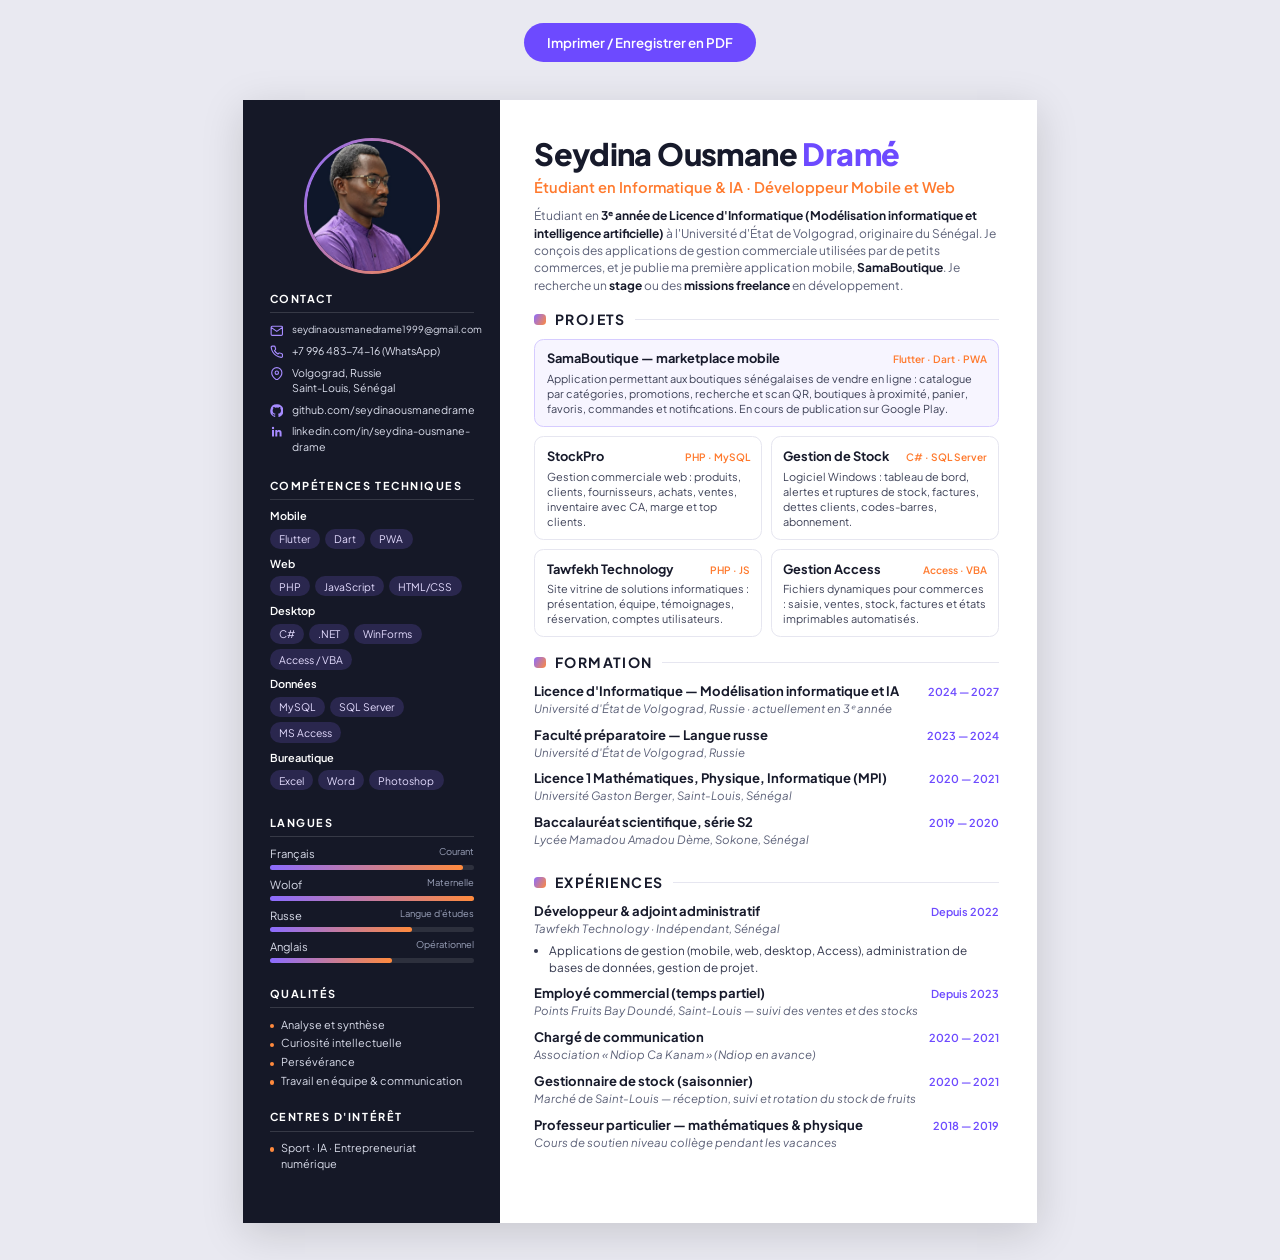
==== cv.html @ e9963261 "Portfolio de Seydina Ousmane Dramé Co-Authored-By: Claude Opus 5.5 <noreply@anthropic.com>" ====
<!DOCTYPE html>
<html lang="fr">
<head>
  <meta charset="UTF-8" />
  <meta name="viewport" content="width=device-width, initial-scale=1.0" />
  <title>CV — Seydina Ousmane Dramé</title>
  <link rel="preconnect" href="https://fonts.googleapis.com" />
  <link rel="preconnect" href="https://fonts.gstatic.com" crossorigin />
  <link href="https://fonts.googleapis.com/css2?family=Plus+Jakarta+Sans:wght@400;500;600;700;800&display=swap" rel="stylesheet" />
  <style>
    @page { size: A4; margin: 0; }
    * { margin: 0; padding: 0; box-sizing: border-box; }
    :root { --ink: #171a2b; --muted: #5c6178; --line: #e6e6f0; --accent: #6d4aff; --accent-2: #ff7a2e; --side: #151827; }
    html, body { background: #e9e9f1; }
    body { font-family: 'Plus Jakarta Sans', Segoe UI, sans-serif; color: var(--ink); font-size: 9.6pt; line-height: 1.45; -webkit-print-color-adjust: exact; print-color-adjust: exact; }
    .page { width: 210mm; height: 297mm; margin: 10mm auto; background: #fff; display: grid; grid-template-columns: 68mm 1fr; overflow: hidden; box-shadow: 0 10px 40px rgba(0,0,0,.15); }
    @media print { html, body { background: #fff; } .page { margin: 0; box-shadow: none; } }

    /* Colonne latérale */
    aside { background: var(--side); color: #d9dcea; padding: 10mm 7mm 8mm; display: flex; flex-direction: column; gap: 4.6mm; }
    .photo { width: 36mm; height: 36mm; border-radius: 50%; margin: 0 auto; overflow: hidden; border: 3px solid transparent;
      background: linear-gradient(#151827,#151827) padding-box, linear-gradient(120deg,#8b6cff,#ff8a3d) border-box; }
    .photo img { width: 100%; height: 100%; object-fit: cover; display: block; }
    aside h3 { font-size: 8.2pt; letter-spacing: .14em; text-transform: uppercase; color: #fff; margin-bottom: 2.2mm; padding-bottom: 1.4mm; border-bottom: 1px solid rgba(255,255,255,.14); }
    .contact li { list-style: none; display: flex; gap: 2.4mm; align-items: flex-start; margin-bottom: 1.6mm; font-size: 8pt; }
    .contact svg { width: 3.6mm; height: 3.6mm; flex-shrink: 0; margin-top: .5mm; color: #a68bff; }
    .contact a { color: inherit; text-decoration: none; }
    .chips { display: flex; flex-wrap: wrap; gap: 1.4mm; }
    .chips span { padding: .7mm 2.4mm; border-radius: 99px; background: rgba(139,108,255,.18); color: #e4dcff; font-size: 7.8pt; }
    .skill-group { margin-bottom: 1.8mm; }
    .skill-group b { display: block; color: #fff; font-size: 8.2pt; margin-bottom: 1.2mm; font-weight: 600; }
    .lang { margin-bottom: 1.6mm; font-size: 8.4pt; }
    .lang div { display: flex; justify-content: space-between; }
    .lang small { color: #9aa1b9; }
    .lang .bar { height: 1.3mm; background: rgba(255,255,255,.1); border-radius: 2mm; margin-top: 1mm; }
    .lang .bar i { display: block; height: 100%; border-radius: inherit; background: linear-gradient(90deg,#8b6cff,#ff8a3d); }
    .plain li { list-style: none; font-size: 8.2pt; margin-bottom: .8mm; padding-left: 3mm; position: relative; }
    .plain li::before { content: ''; position: absolute; left: 0; top: 1.9mm; width: 1.2mm; height: 1.2mm; border-radius: 50%; background: #ff8a3d; }

    /* Colonne principale */
    main { padding: 10mm 10mm 8mm 9mm; display: flex; flex-direction: column; gap: 4mm; }
    header h1 { font-size: 23pt; line-height: 1.05; letter-spacing: -.02em; font-weight: 800; }
    header h1 span { color: var(--accent); }
    header .role { font-size: 11pt; font-weight: 600; color: var(--accent-2); margin-top: 1.8mm; }
    .summary { color: var(--muted); font-size: 9pt; margin-top: 2.4mm; }
    .summary strong { color: var(--ink); }
    h2 { font-size: 10.5pt; letter-spacing: .1em; text-transform: uppercase; color: var(--ink); display: flex; align-items: center; gap: 2.5mm; margin-bottom: 2.4mm; }
    h2::after { content: ''; flex: 1; height: 1px; background: var(--line); }
    h2::before { content: ''; width: 3mm; height: 3mm; border-radius: 1mm; background: linear-gradient(120deg,#8b6cff,#ff8a3d); }
    .item { margin-bottom: 2.2mm; }
    .item-head { display: flex; justify-content: space-between; gap: 3mm; align-items: baseline; }
    .item h4 { font-size: 9.8pt; }
    .date { font-size: 8.2pt; color: var(--accent); font-weight: 600; white-space: nowrap; }
    .place { font-size: 8.6pt; color: var(--muted); font-style: italic; }
    .item ul { margin: 1.2mm 0 0 4mm; color: #33374d; }
    .item ul li { margin-bottom: .6mm; font-size: 8.8pt; }
    .tech { font-size: 7.8pt; color: var(--accent); font-weight: 600; margin-top: .8mm; }
    .projects { display: grid; grid-template-columns: 1fr 1fr; gap: 2.4mm; }
    .proj { border: 1px solid var(--line); border-radius: 2.5mm; padding: 2.6mm 3mm; }
    .proj.featured { grid-column: 1 / -1; border-color: #d6ccff; background: #f7f5ff; }
    .proj h4 { font-size: 9.6pt; display: flex; justify-content: space-between; align-items: baseline; gap: 2mm; }
    .proj h4 small { font-size: 7.6pt; color: var(--accent-2); font-weight: 600; }
    .proj p { font-size: 8.2pt; line-height: 1.38; color: #3d4157; margin-top: .8mm; }

    .toolbar { text-align: center; margin: 6mm 0 0; }
    .toolbar button { font: 600 10pt 'Plus Jakarta Sans', sans-serif; padding: 3mm 6mm; border-radius: 99px; border: 0; background: #6d4aff; color: #fff; cursor: pointer; }
    @media print { .toolbar { display: none; } }
  </style>
</head>
<body>
  <div class="toolbar"><button onclick="window.print()">Imprimer / Enregistrer en PDF</button></div>

  <div class="page">
    <aside>
      <div class="photo"><img src="assets/images/profile.jpg" alt="Seydina Ousmane Dramé" /></div>

      <section>
        <h3>Contact</h3>
        <ul class="contact">
          <li><svg viewBox="0 0 24 24" fill="none" stroke="currentColor" stroke-width="2"><path d="M4 4h16a2 2 0 0 1 2 2v12a2 2 0 0 1-2 2H4a2 2 0 0 1-2-2V6a2 2 0 0 1 2-2zm18 2-10 7L2 6"/></svg><a href="mailto:seydinaousmanedrame1999@gmail.com" style="font-size:7.3pt">seydinaousmanedrame1999@gmail.com</a></li>
          <li><svg viewBox="0 0 24 24" fill="none" stroke="currentColor" stroke-width="2"><path d="M22 16.9v3a2 2 0 0 1-2.2 2 19.8 19.8 0 0 1-8.6-3.1 19.5 19.5 0 0 1-6-6A19.8 19.8 0 0 1 2.1 4.2 2 2 0 0 1 4.1 2h3a2 2 0 0 1 2 1.7c.1 1 .4 1.9.7 2.8a2 2 0 0 1-.5 2.1L8 9.9a16 16 0 0 0 6 6l1.3-1.3a2 2 0 0 1 2.1-.4c.9.3 1.8.6 2.8.7a2 2 0 0 1 1.7 2z"/></svg><span>+7 996 483-74-16 (WhatsApp)</span></li>
          <li><svg viewBox="0 0 24 24" fill="none" stroke="currentColor" stroke-width="2"><path d="M21 10c0 7-9 13-9 13s-9-6-9-13a9 9 0 0 1 18 0z"/><circle cx="12" cy="10" r="3"/></svg><span>Volgograd, Russie<br />Saint-Louis, Sénégal</span></li>
          <li><svg viewBox="0 0 24 24" fill="currentColor"><path d="M12 .5a11.5 11.5 0 0 0-3.64 22.41c.58.1.79-.25.79-.56v-2c-3.2.7-3.88-1.37-3.88-1.37-.52-1.33-1.28-1.69-1.28-1.69-1.05-.71.08-.7.08-.7 1.16.08 1.77 1.19 1.77 1.19 1.03 1.77 2.7 1.26 3.36.96.1-.75.4-1.26.73-1.55-2.55-.29-5.24-1.28-5.24-5.69 0-1.26.45-2.29 1.19-3.09-.12-.29-.52-1.46.11-3.05 0 0 .97-.31 3.17 1.18a11 11 0 0 1 5.77 0c2.2-1.49 3.17-1.18 3.17-1.18.63 1.59.23 2.76.11 3.05.74.8 1.19 1.83 1.19 3.09 0 4.42-2.7 5.39-5.26 5.68.41.36.78 1.06.78 2.14v3.17c0 .31.21.67.8.56A11.5 11.5 0 0 0 12 .5z"/></svg><span>github.com/seydinaousmanedrame</span></li>
          <li><svg viewBox="0 0 24 24" fill="currentColor"><path d="M20.45 20.45h-3.56v-5.57c0-1.33-.02-3.04-1.85-3.04-1.86 0-2.14 1.45-2.14 2.94v5.67H9.34V9h3.41v1.56h.05c.48-.9 1.64-1.85 3.37-1.85 3.6 0 4.27 2.37 4.27 5.46v6.28zM5.34 7.43a2.06 2.06 0 1 1 0-4.13 2.06 2.06 0 0 1 0 4.13zM7.12 20.45H3.56V9h3.56v11.45z"/></svg><span>linkedin.com/in/seydina-ousmane-drame</span></li>
        </ul>
      </section>

      <section>
        <h3>Compétences techniques</h3>
        <div class="skill-group"><b>Mobile</b><div class="chips"><span>Flutter</span><span>Dart</span><span>PWA</span></div></div>
        <div class="skill-group"><b>Web</b><div class="chips"><span>PHP</span><span>JavaScript</span><span>HTML/CSS</span></div></div>
        <div class="skill-group"><b>Desktop</b><div class="chips"><span>C#</span><span>.NET</span><span>WinForms</span><span>Access / VBA</span></div></div>
        <div class="skill-group"><b>Données</b><div class="chips"><span>MySQL</span><span>SQL Server</span><span>MS Access</span></div></div>
        <div class="skill-group"><b>Bureautique</b><div class="chips"><span>Excel</span><span>Word</span><span>Photoshop</span></div></div>
      </section>

      <section>
        <h3>Langues</h3>
        <div class="lang"><div><span>Français</span><small>Courant</small></div><div class="bar"><i style="width:95%"></i></div></div>
        <div class="lang"><div><span>Wolof</span><small>Maternelle</small></div><div class="bar"><i style="width:100%"></i></div></div>
        <div class="lang"><div><span>Russe</span><small>Langue d'études</small></div><div class="bar"><i style="width:70%"></i></div></div>
        <div class="lang"><div><span>Anglais</span><small>Opérationnel</small></div><div class="bar"><i style="width:60%"></i></div></div>
      </section>

      <section>
        <h3>Qualités</h3>
        <ul class="plain">
          <li>Analyse et synthèse</li>
          <li>Curiosité intellectuelle</li>
          <li>Persévérance</li>
          <li>Travail en équipe &amp; communication</li>
        </ul>
      </section>

      <section>
        <h3>Centres d'intérêt</h3>
        <ul class="plain"><li>Sport · IA · Entrepreneuriat numérique</li></ul>
      </section>
    </aside>

    <main>
      <header>
        <h1>Seydina Ousmane <span>Dramé</span></h1>
        <p class="role">Étudiant en Informatique &amp; IA · Développeur Mobile et Web</p>
        <p class="summary">
          Étudiant en <strong>3ᵉ année de Licence d'Informatique (Modélisation informatique et intelligence artificielle)</strong>
          à l'Université d'État de Volgograd, originaire du Sénégal. Je conçois des applications de gestion commerciale
          utilisées par de petits commerces, et je publie ma première application mobile, <strong>SamaBoutique</strong>.
          Je recherche un <strong>stage</strong> ou des <strong>missions freelance</strong> en développement.
        </p>
      </header>

      <section>
        <h2>Projets</h2>
        <div class="projects">
          <div class="proj featured">
            <h4>SamaBoutique — marketplace mobile <small>Flutter · Dart · PWA</small></h4>
            <p>Application permettant aux boutiques sénégalaises de vendre en ligne : catalogue par catégories, promotions,
              recherche et scan QR, boutiques à proximité, panier, favoris, commandes et notifications. En cours de publication sur Google Play.</p>
          </div>
          <div class="proj">
            <h4>StockPro <small>PHP · MySQL</small></h4>
            <p>Gestion commerciale web : produits, clients, fournisseurs, achats, ventes, inventaire avec CA, marge et top clients.</p>
          </div>
          <div class="proj">
            <h4>Gestion de Stock <small>C# · SQL Server</small></h4>
            <p>Logiciel Windows : tableau de bord, alertes et ruptures de stock, factures, dettes clients, codes-barres, abonnement.</p>
          </div>
          <div class="proj">
            <h4>Tawfekh Technology <small>PHP · JS</small></h4>
            <p>Site vitrine de solutions informatiques : présentation, équipe, témoignages, réservation, comptes utilisateurs.</p>
          </div>
          <div class="proj">
            <h4>Gestion Access <small>Access · VBA</small></h4>
            <p>Fichiers dynamiques pour commerces : saisie, ventes, stock, factures et états imprimables automatisés.</p>
          </div>
        </div>
      </section>

      <section>
        <h2>Formation</h2>
        <div class="item">
          <div class="item-head"><h4>Licence d'Informatique — Modélisation informatique et IA</h4><span class="date">2024 — 2027</span></div>
          <p class="place">Université d'État de Volgograd, Russie · actuellement en 3ᵉ année</p>
        </div>
        <div class="item">
          <div class="item-head"><h4>Faculté préparatoire — Langue russe</h4><span class="date">2023 — 2024</span></div>
          <p class="place">Université d'État de Volgograd, Russie</p>
        </div>
        <div class="item">
          <div class="item-head"><h4>Licence 1 Mathématiques, Physique, Informatique (MPI)</h4><span class="date">2020 — 2021</span></div>
          <p class="place">Université Gaston Berger, Saint-Louis, Sénégal</p>
        </div>
        <div class="item">
          <div class="item-head"><h4>Baccalauréat scientifique, série S2</h4><span class="date">2019 — 2020</span></div>
          <p class="place">Lycée Mamadou Amadou Dème, Sokone, Sénégal</p>
        </div>
      </section>

      <section>
        <h2>Expériences</h2>
        <div class="item">
          <div class="item-head"><h4>Développeur &amp; adjoint administratif</h4><span class="date">Depuis 2022</span></div>
          <p class="place">Tawfekh Technology · Indépendant, Sénégal</p>
          <ul><li>Applications de gestion (mobile, web, desktop, Access), administration de bases de données, gestion de projet.</li></ul>
        </div>
        <div class="item">
          <div class="item-head"><h4>Employé commercial (temps partiel)</h4><span class="date">Depuis 2023</span></div>
          <p class="place">Points Fruits Bay Doundé, Saint-Louis — suivi des ventes et des stocks</p>
        </div>
        <div class="item">
          <div class="item-head"><h4>Chargé de communication</h4><span class="date">2020 — 2021</span></div>
          <p class="place">Association « Ndiop Ca Kanam » (Ndiop en avance)</p>
        </div>
        <div class="item">
          <div class="item-head"><h4>Gestionnaire de stock (saisonnier)</h4><span class="date">2020 — 2021</span></div>
          <p class="place">Marché de Saint-Louis — réception, suivi et rotation du stock de fruits</p>
        </div>
        <div class="item">
          <div class="item-head"><h4>Professeur particulier — mathématiques &amp; physique</h4><span class="date">2018 — 2019</span></div>
          <p class="place">Cours de soutien niveau collège pendant les vacances</p>
        </div>
      </section>
    </main>
  </div>
</body>
</html>
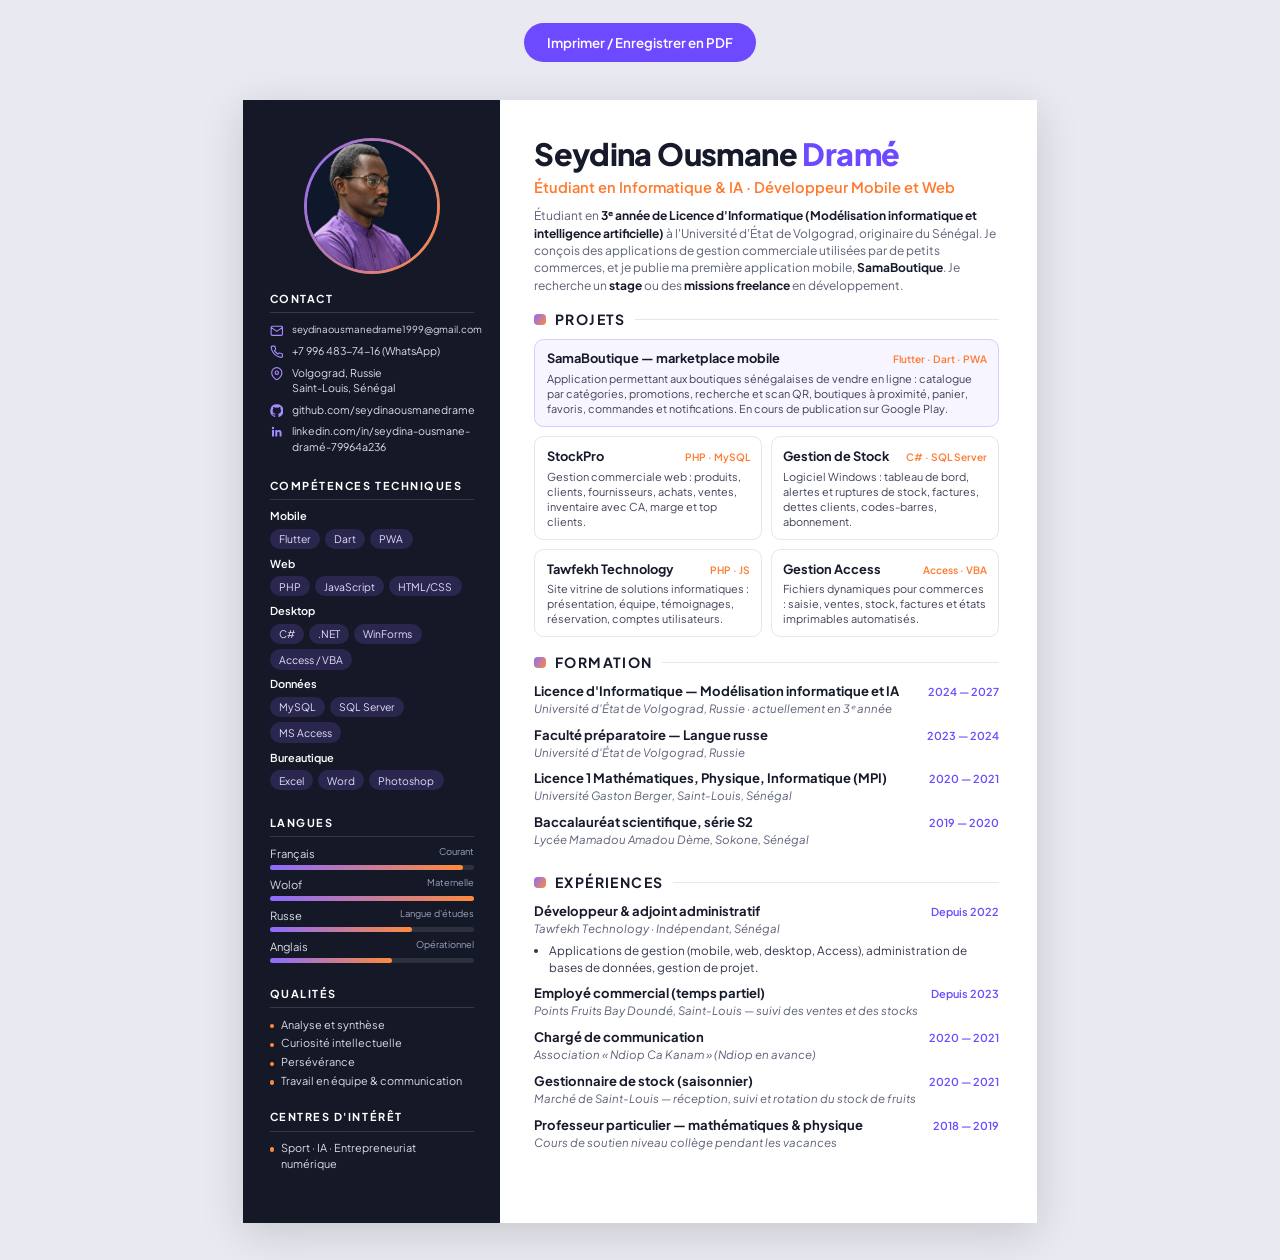
==== commit a1403979: "Lien LinkedIn réel Co-Authored-By: Claude Opus 5.5 <noreply@anthropic.com>" ====
--- a/cv.html
+++ b/cv.html
@@ -81,7 +81,7 @@
           <li><svg viewBox="0 0 24 24" fill="none" stroke="currentColor" stroke-width="2"><path d="M22 16.9v3a2 2 0 0 1-2.2 2 19.8 19.8 0 0 1-8.6-3.1 19.5 19.5 0 0 1-6-6A19.8 19.8 0 0 1 2.1 4.2 2 2 0 0 1 4.1 2h3a2 2 0 0 1 2 1.7c.1 1 .4 1.9.7 2.8a2 2 0 0 1-.5 2.1L8 9.9a16 16 0 0 0 6 6l1.3-1.3a2 2 0 0 1 2.1-.4c.9.3 1.8.6 2.8.7a2 2 0 0 1 1.7 2z"/></svg><span>+7 996 483-74-16 (WhatsApp)</span></li>
           <li><svg viewBox="0 0 24 24" fill="none" stroke="currentColor" stroke-width="2"><path d="M21 10c0 7-9 13-9 13s-9-6-9-13a9 9 0 0 1 18 0z"/><circle cx="12" cy="10" r="3"/></svg><span>Volgograd, Russie<br />Saint-Louis, Sénégal</span></li>
           <li><svg viewBox="0 0 24 24" fill="currentColor"><path d="M12 .5a11.5 11.5 0 0 0-3.64 22.41c.58.1.79-.25.79-.56v-2c-3.2.7-3.88-1.37-3.88-1.37-.52-1.33-1.28-1.69-1.28-1.69-1.05-.71.08-.7.08-.7 1.16.08 1.77 1.19 1.77 1.19 1.03 1.77 2.7 1.26 3.36.96.1-.75.4-1.26.73-1.55-2.55-.29-5.24-1.28-5.24-5.69 0-1.26.45-2.29 1.19-3.09-.12-.29-.52-1.46.11-3.05 0 0 .97-.31 3.17 1.18a11 11 0 0 1 5.77 0c2.2-1.49 3.17-1.18 3.17-1.18.63 1.59.23 2.76.11 3.05.74.8 1.19 1.83 1.19 3.09 0 4.42-2.7 5.39-5.26 5.68.41.36.78 1.06.78 2.14v3.17c0 .31.21.67.8.56A11.5 11.5 0 0 0 12 .5z"/></svg><span>github.com/seydinaousmanedrame</span></li>
-          <li><svg viewBox="0 0 24 24" fill="currentColor"><path d="M20.45 20.45h-3.56v-5.57c0-1.33-.02-3.04-1.85-3.04-1.86 0-2.14 1.45-2.14 2.94v5.67H9.34V9h3.41v1.56h.05c.48-.9 1.64-1.85 3.37-1.85 3.6 0 4.27 2.37 4.27 5.46v6.28zM5.34 7.43a2.06 2.06 0 1 1 0-4.13 2.06 2.06 0 0 1 0 4.13zM7.12 20.45H3.56V9h3.56v11.45z"/></svg><span>linkedin.com/in/seydina-ousmane-drame</span></li>
+          <li><svg viewBox="0 0 24 24" fill="currentColor"><path d="M20.45 20.45h-3.56v-5.57c0-1.33-.02-3.04-1.85-3.04-1.86 0-2.14 1.45-2.14 2.94v5.67H9.34V9h3.41v1.56h.05c.48-.9 1.64-1.85 3.37-1.85 3.6 0 4.27 2.37 4.27 5.46v6.28zM5.34 7.43a2.06 2.06 0 1 1 0-4.13 2.06 2.06 0 0 1 0 4.13zM7.12 20.45H3.56V9h3.56v11.45z"/></svg><span>linkedin.com/in/seydina-ousmane-dramé-79964a236</span></li>
         </ul>
       </section>
 
